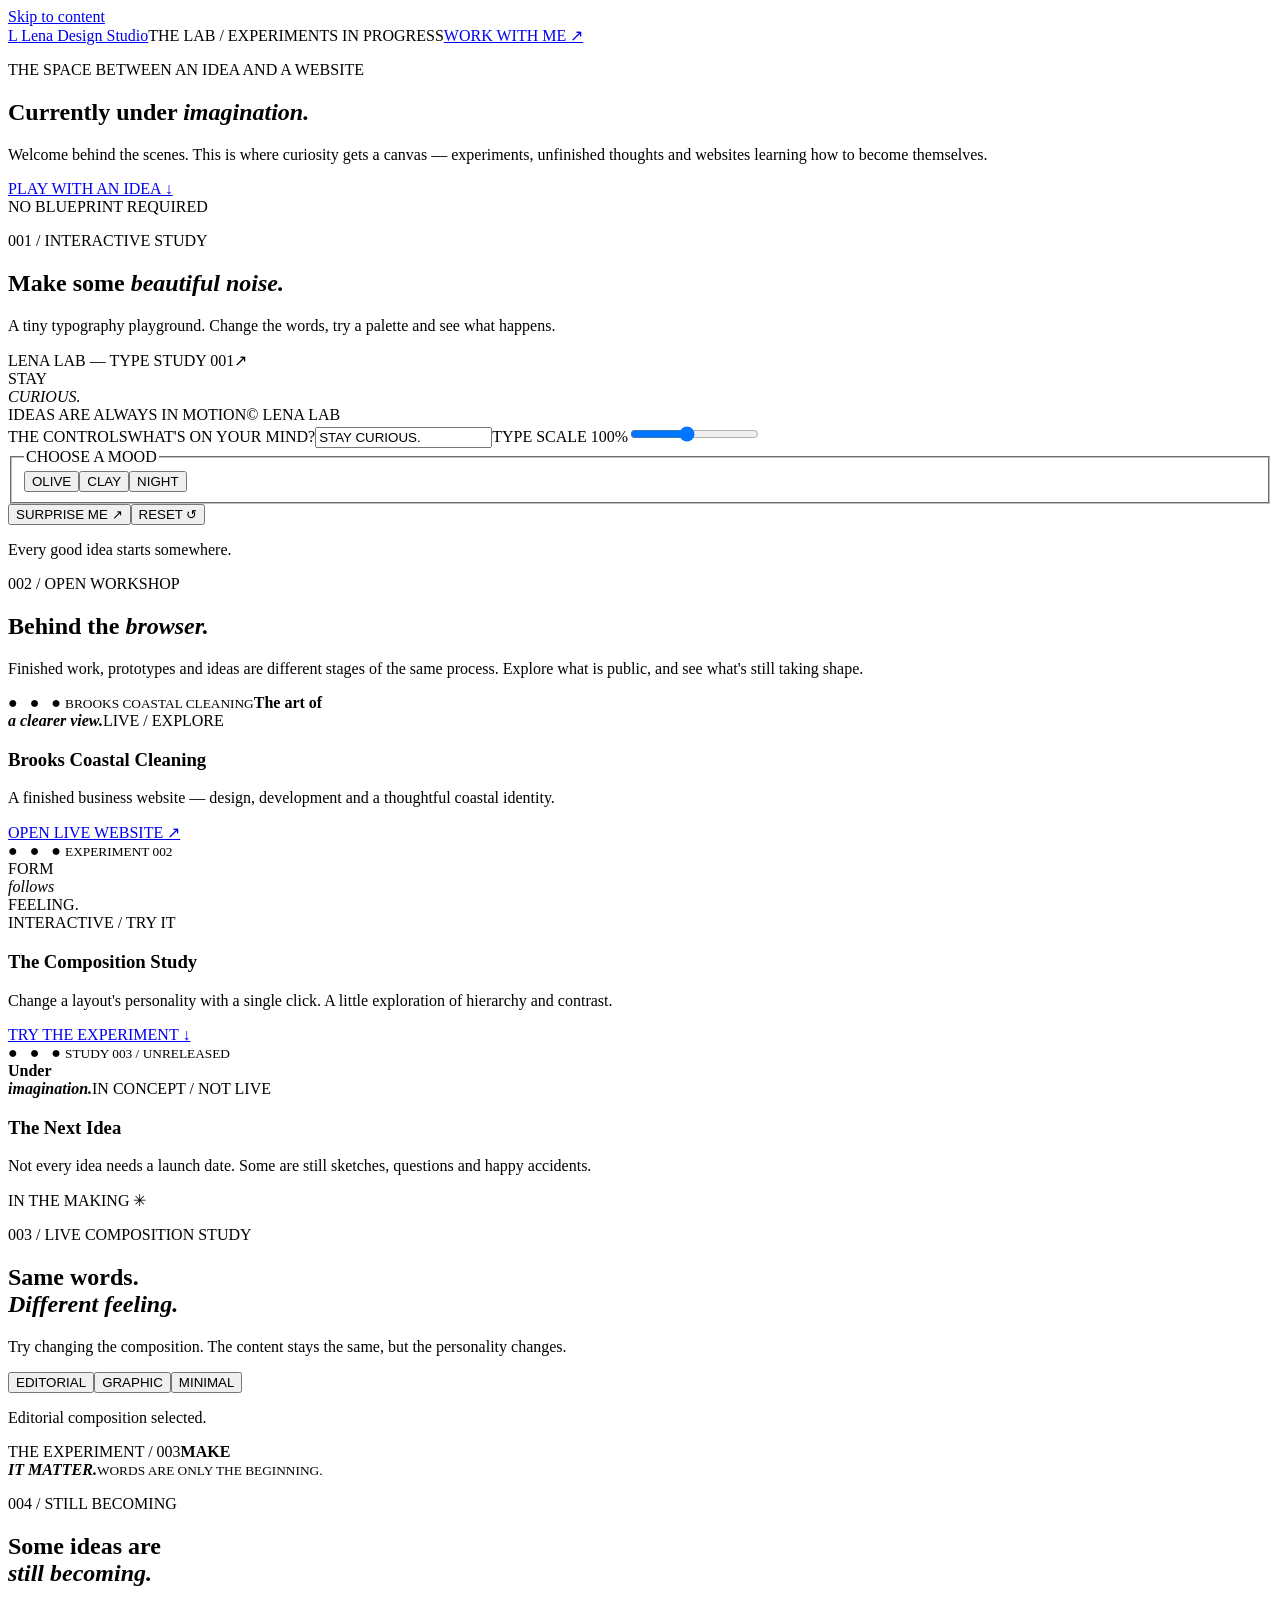
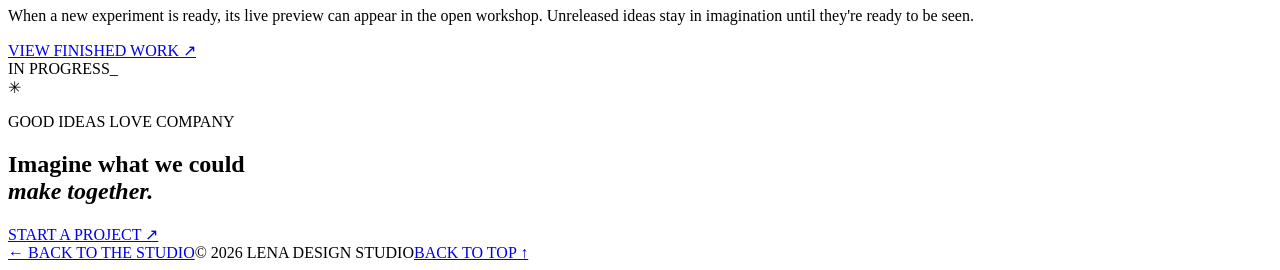
==== lab/index.html @ 6c7b69bd "Rename index.html to lab/index.html" ====
<!doctype html>
<html lang="en">
<head>
<meta charset="utf-8"><meta name="viewport" content="width=device-width,initial-scale=1"><meta name="theme-color" content="#414936">
<meta name="description" content="Lena Lab — creative experiments, works in progress and ideas under imagination.">
<title>Lena Lab — Currently under imagination.</title>
<link rel="preconnect" href="https://fonts.googleapis.com"><link rel="preconnect" href="https://fonts.gstatic.com" crossorigin>
<link href="https://fonts.googleapis.com/css2?family=DM+Sans:wght@400;500;600;700&family=Instrument+Serif:ital@0;1&display=swap" rel="stylesheet">
<link rel="stylesheet" href="lab.css"><script src="lab.js" defer></script>
</head>
<body>
<a class="skip-link" href="#main">Skip to content</a>
<header class="lab-header"><a class="back" href="../"><span class="monogram">L</span> <span>Lena Design Studio</span></a><span class="issue">THE LAB / EXPERIMENTS IN PROGRESS</span><a href="../#contact" class="hire">WORK WITH ME ↗</a></header>
<main id="main">
<section class="lab-hero"><div class="lab-hero-copy"><p class="eyebrow">THE SPACE BETWEEN AN IDEA AND A WEBSITE</p><h1>Currently under <em>imagination.</em></h1><p>Welcome behind the scenes. This is where curiosity gets a canvas — experiments, unfinished thoughts and websites learning how to become themselves.</p><a class="line-button" href="#playground">PLAY WITH AN IDEA ↓</a></div><div class="construct" aria-hidden="true"><div class="construct-base"></div><div class="construct-ring"></div><div class="construct-stripe"></div><div class="construct-quarter"></div><div class="construct-dot"></div><div class="construct-caption">NO BLUEPRINT REQUIRED</div></div></section>
<section class="experiments" id="playground"><div class="section-header"><p class="eyebrow">001 / INTERACTIVE STUDY</p><h2>Make some <em>beautiful noise.</em></h2><p>A tiny typography playground. Change the words, try a palette and see what happens.</p></div>
<div class="playground"><div class="poster-wrap"><div class="poster" id="poster" data-palette="olive"><div class="poster-top"><span>LENA LAB — TYPE STUDY 001</span><span>↗</span></div><div class="poster-circle"></div><div class="poster-word" id="posterWords">STAY<br><i>CURIOUS.</i></div><div class="poster-bottom"><span>IDEAS ARE ALWAYS IN MOTION</span><span>© LENA LAB</span></div></div></div><div class="controls"><span class="eyebrow">THE CONTROLS</span><label for="phrase">WHAT'S ON YOUR MIND?</label><input id="phrase" maxlength="42" value="STAY CURIOUS." placeholder="A little thought..."><label for="typeSize">TYPE SCALE <span id="sizeValue">100%</span></label><input id="typeSize" type="range" min="70" max="140" value="100" step="5"><fieldset><legend>CHOOSE A MOOD</legend><div class="palettes"><button type="button" class="palette is-selected" data-palette="olive" aria-pressed="true">OLIVE</button><button type="button" class="palette" data-palette="clay" aria-pressed="false">CLAY</button><button type="button" class="palette" data-palette="night" aria-pressed="false">NIGHT</button></div></fieldset><div class="controls-buttons"><button id="surprise" type="button">SURPRISE ME ↗</button><button id="reset" type="button">RESET ↺</button></div><p id="status" aria-live="polite" class="status">Every good idea starts somewhere.</p></div></div></section>
<section class="lab-gallery" id="workshop" aria-labelledby="workshop-heading"><div class="lab-gallery-top"><div><p class="eyebrow">002 / OPEN WORKSHOP</p><h2 id="workshop-heading">Behind the <em>browser.</em></h2></div><p>Finished work, prototypes and ideas are different stages of the same process. Explore what is public, and see what's still taking shape.</p></div><div class="lab-status-grid"><article class="lab-status-card"><div class="lab-status-visual live-card"><span class="lab-browser">● &nbsp; ● &nbsp; ● <small>BROOKS COASTAL CLEANING</small></span><strong>The art of<br><i>a clearer view.</i></strong><span class="lab-status-badge">LIVE / EXPLORE</span></div><h3>Brooks Coastal Cleaning</h3><p>A finished business website — design, development and a thoughtful coastal identity.</p><a href="https://www.brookscoastalcleaning.co.uk" target="_blank" rel="noopener noreferrer">OPEN LIVE WEBSITE ↗</a></article><article class="lab-status-card"><div class="lab-status-visual prototype-card"><span class="lab-browser">● &nbsp; ● &nbsp; ● <small>EXPERIMENT 002</small></span><div class="prototype-type">FORM<br><i>follows</i><br>FEELING.</div><span class="lab-status-badge">INTERACTIVE / TRY IT</span></div><h3>The Composition Study</h3><p>Change a layout's personality with a single click. A little exploration of hierarchy and contrast.</p><a href="#composition">TRY THE EXPERIMENT ↓</a></article><article class="lab-status-card"><div class="lab-status-visual imagination-card"><span class="lab-browser">● &nbsp; ● &nbsp; ● <small>STUDY 003 / UNRELEASED</small></span><div class="imagination-circle"></div><strong>Under<br><i>imagination.</i></strong><span class="lab-status-badge">IN CONCEPT / NOT LIVE</span></div><h3>The Next Idea</h3><p>Not every idea needs a launch date. Some are still sketches, questions and happy accidents.</p><span class="no-link">IN THE MAKING ✳</span></article></div></section>
<section class="composition-section" id="composition" aria-labelledby="composition-heading"><div class="composition-info"><p class="eyebrow">003 / LIVE COMPOSITION STUDY</p><h2 id="composition-heading">Same words.<br><em>Different feeling.</em></h2><p>Try changing the composition. The content stays the same, but the personality changes.</p><div class="composition-options" role="group" aria-label="Select composition"><button type="button" class="is-active" data-layout="editorial" aria-pressed="true">EDITORIAL</button><button type="button" data-layout="graphic" aria-pressed="false">GRAPHIC</button><button type="button" data-layout="minimal" aria-pressed="false">MINIMAL</button></div><p id="composition-status" class="composition-status" aria-live="polite">Editorial composition selected.</p></div><div class="composition-preview" id="composition-preview" data-layout="editorial"><span>THE EXPERIMENT / 003</span><strong>MAKE<br><i>IT MATTER.</i></strong><small>WORDS ARE ONLY THE BEGINNING.</small><div class="composition-shape"></div></div></section>
<section class="build-section"><div class="build-copy"><p class="eyebrow">004 / STILL BECOMING</p><h2>Some ideas are<br><em>still becoming.</em></h2><p>When a new experiment is ready, its live preview can appear in the open workshop. Unreleased ideas stay in imagination until they're ready to be seen.</p><a href="../#work" class="line-button">VIEW FINISHED WORK ↗</a></div><div class="build-art" aria-hidden="true"><div class="build-window"><span class="window-top"><i></i><i></i><i></i></span><span class="window-title">IN PROGRESS_</span><span class="window-bar"></span><span class="window-bar short"></span><span class="window-square"></span></div><span class="build-star">✳</span></div></section>
<section class="lab-contact"><p class="eyebrow">GOOD IDEAS LOVE COMPANY</p><h2>Imagine what we could<br><em>make together.</em></h2><a href="../#contact">START A PROJECT ↗</a></section>
</main><footer><a href="../">← BACK TO THE STUDIO</a><span>© <span id="year">2026</span> LENA DESIGN STUDIO</span><a href="#main">BACK TO TOP ↑</a></footer>
</body></html>
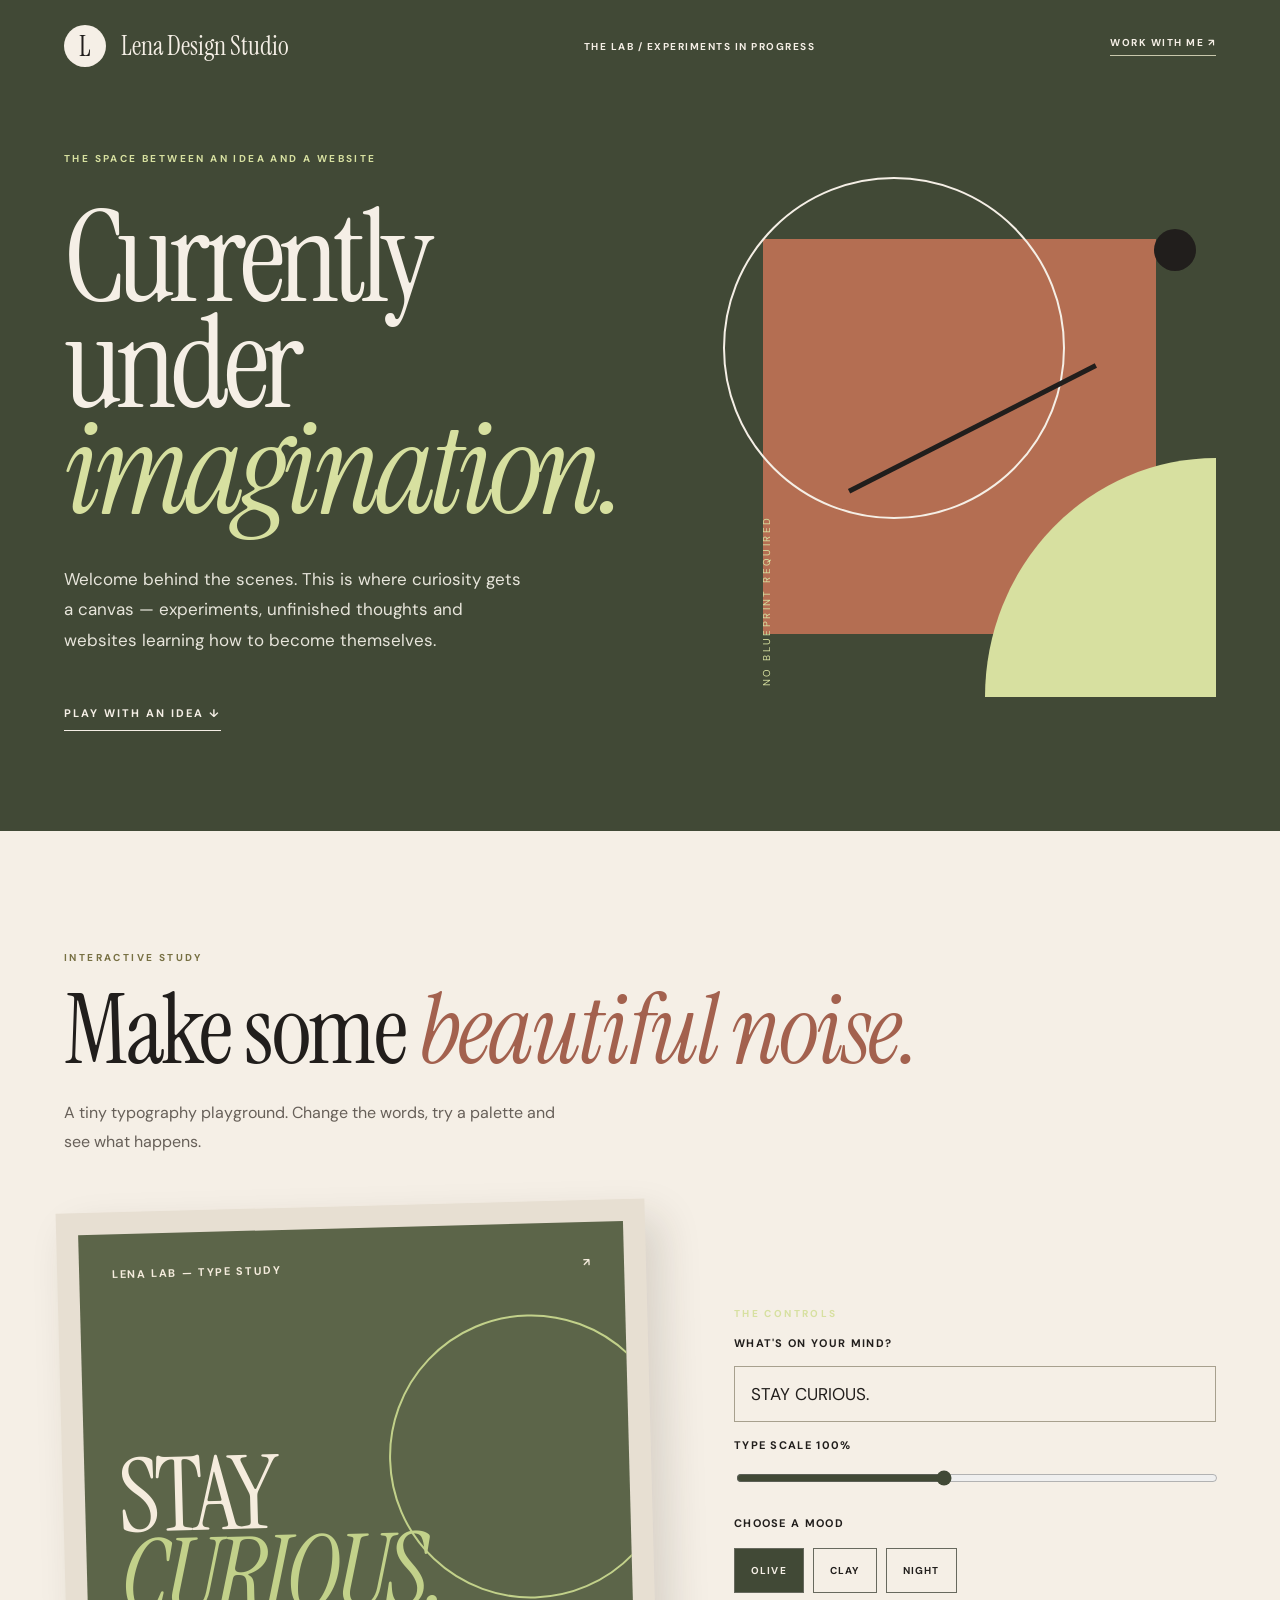
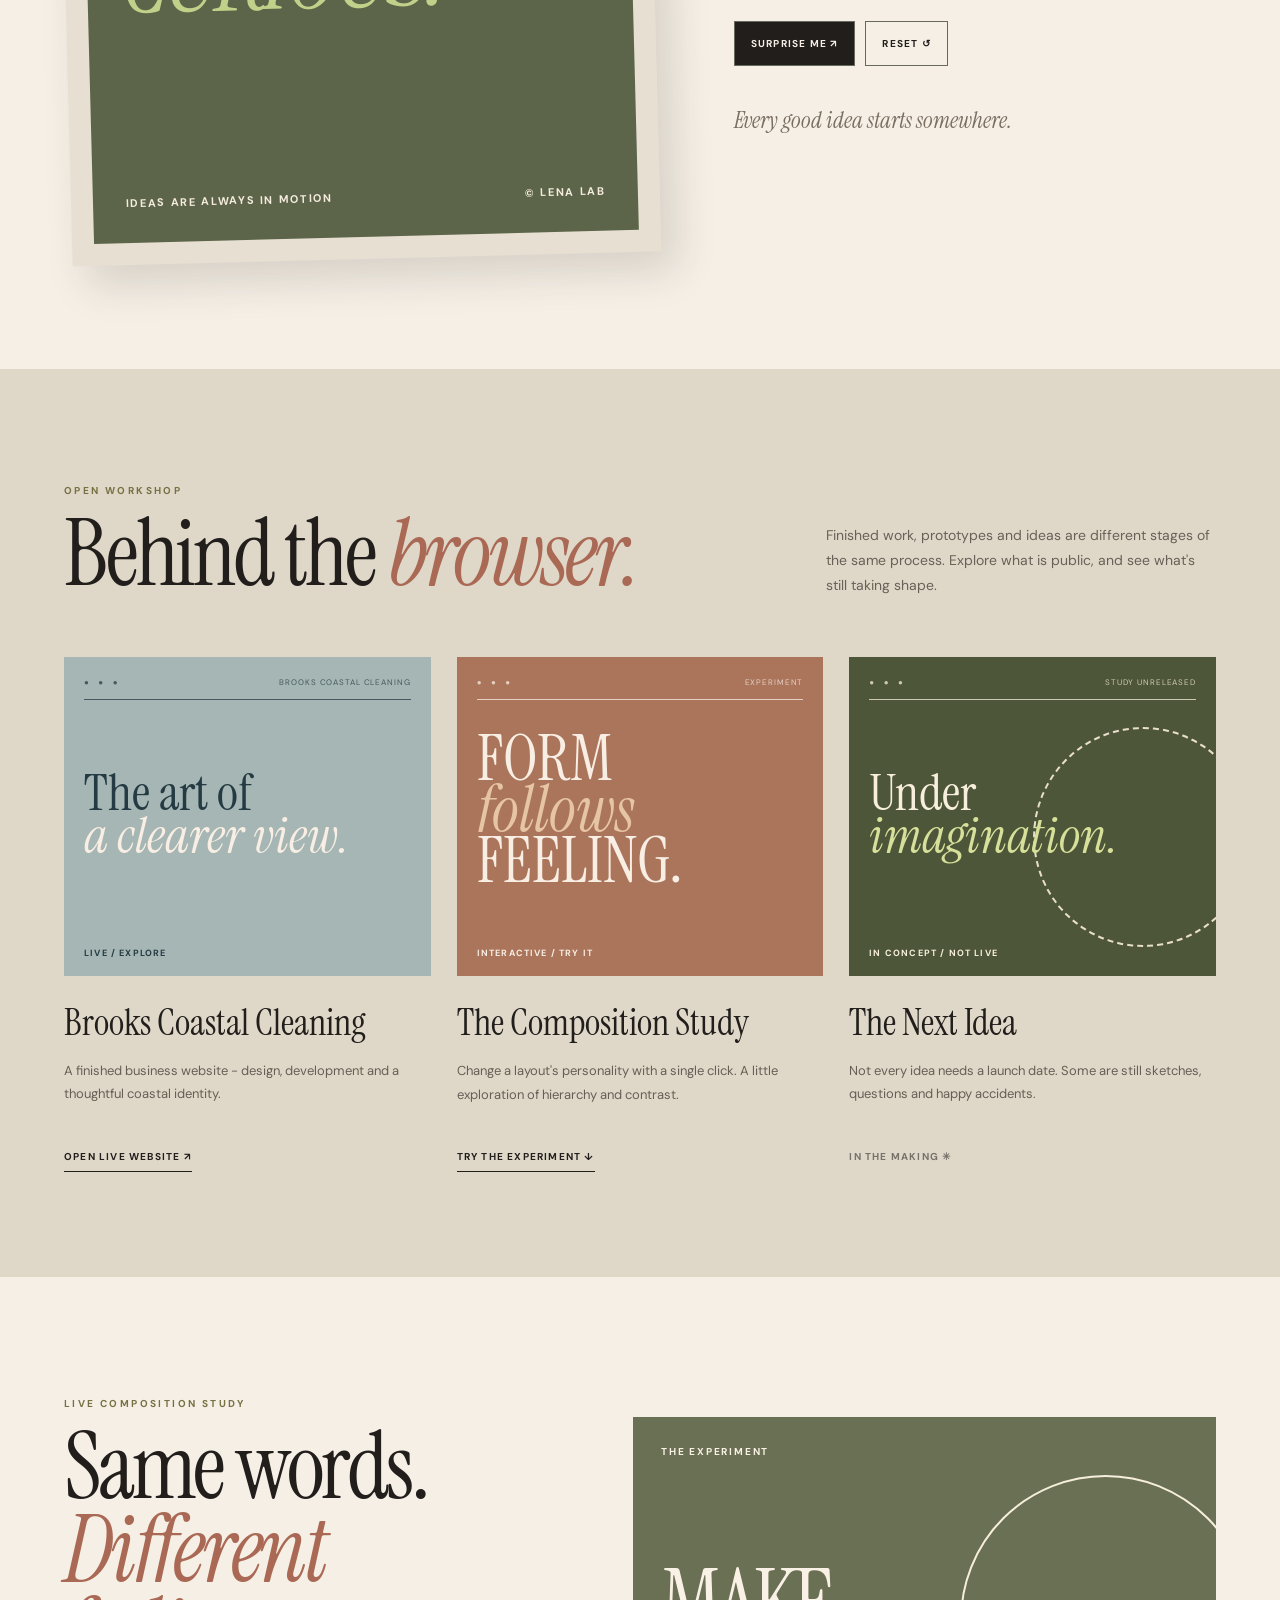
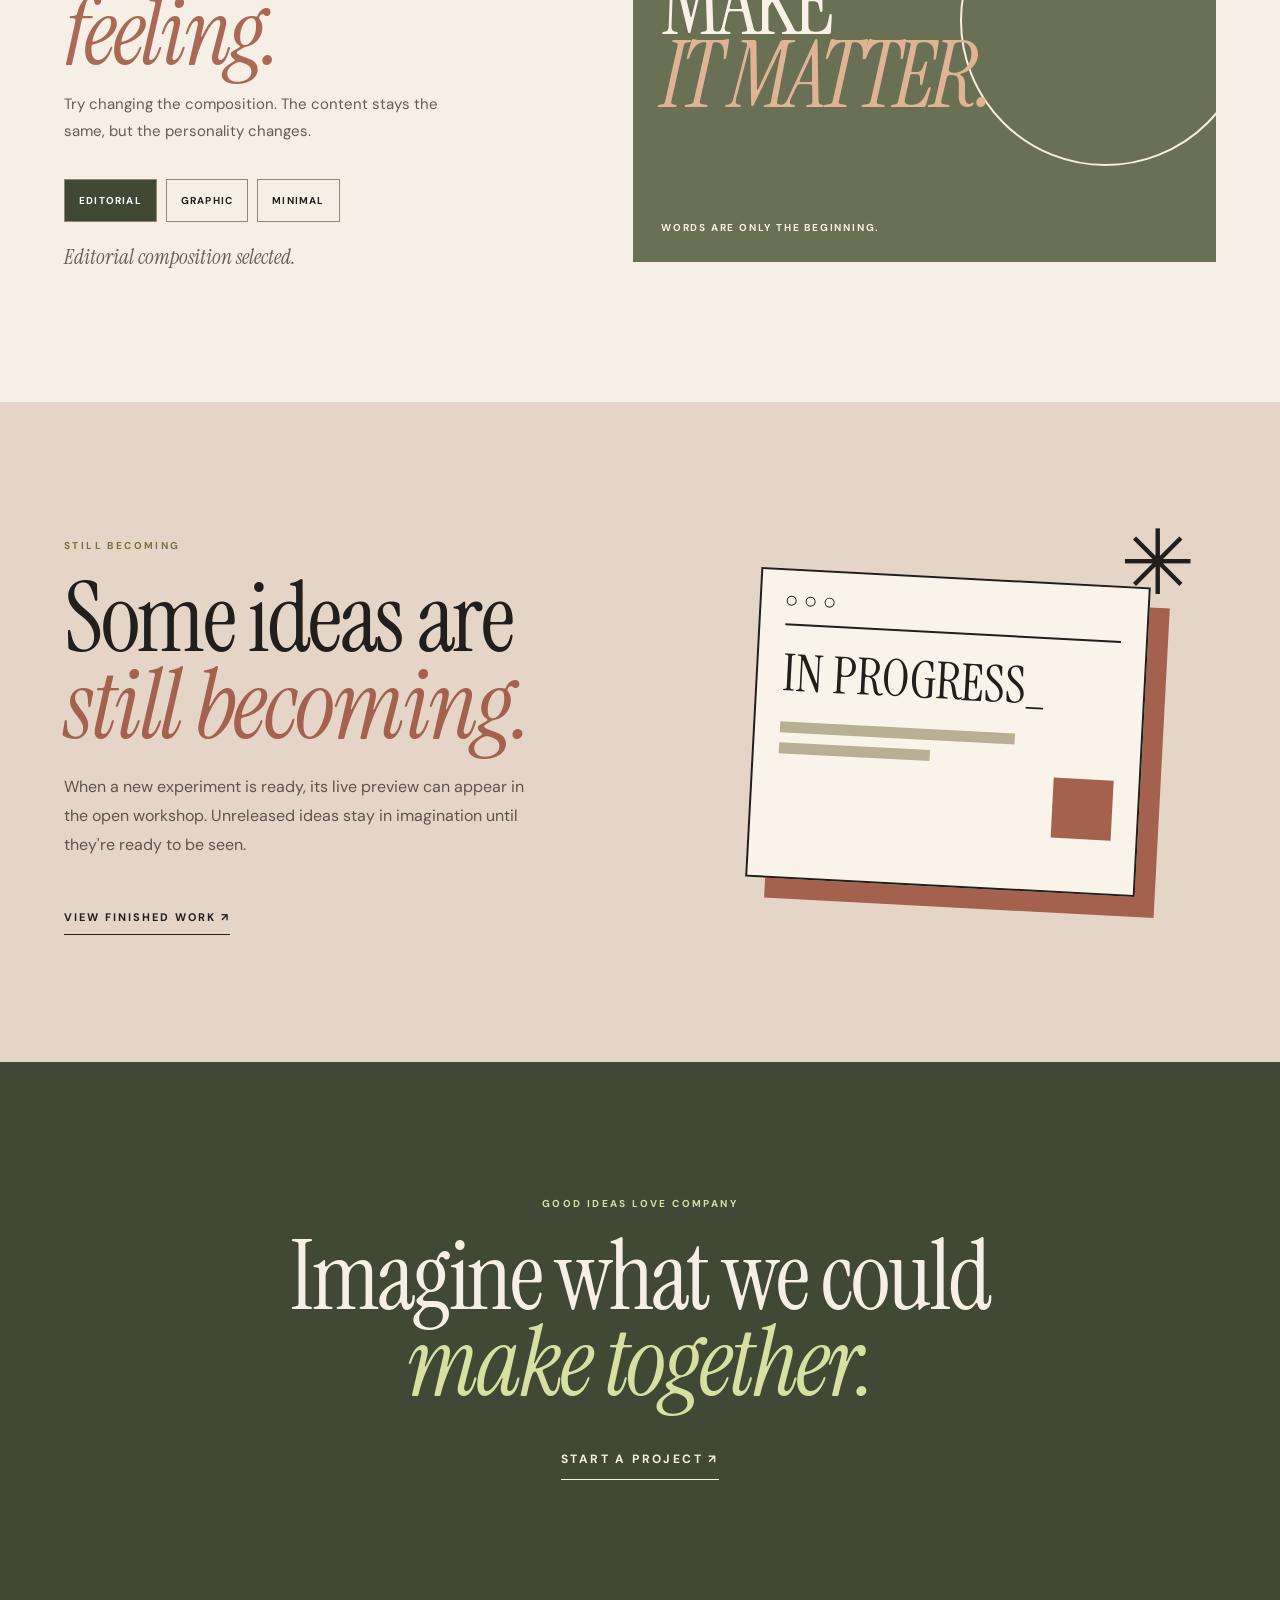
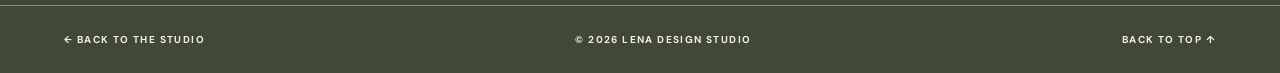
==== commit 5367d9fc: "Refactor index.html structure and content" ====
--- a/lab/index.html
+++ b/lab/index.html
@@ -13,11 +13,11 @@
 <header class="lab-header"><a class="back" href="../"><span class="monogram">L</span> <span>Lena Design Studio</span></a><span class="issue">THE LAB / EXPERIMENTS IN PROGRESS</span><a href="../#contact" class="hire">WORK WITH ME ↗</a></header>
 <main id="main">
 <section class="lab-hero"><div class="lab-hero-copy"><p class="eyebrow">THE SPACE BETWEEN AN IDEA AND A WEBSITE</p><h1>Currently under <em>imagination.</em></h1><p>Welcome behind the scenes. This is where curiosity gets a canvas — experiments, unfinished thoughts and websites learning how to become themselves.</p><a class="line-button" href="#playground">PLAY WITH AN IDEA ↓</a></div><div class="construct" aria-hidden="true"><div class="construct-base"></div><div class="construct-ring"></div><div class="construct-stripe"></div><div class="construct-quarter"></div><div class="construct-dot"></div><div class="construct-caption">NO BLUEPRINT REQUIRED</div></div></section>
-<section class="experiments" id="playground"><div class="section-header"><p class="eyebrow">001 / INTERACTIVE STUDY</p><h2>Make some <em>beautiful noise.</em></h2><p>A tiny typography playground. Change the words, try a palette and see what happens.</p></div>
-<div class="playground"><div class="poster-wrap"><div class="poster" id="poster" data-palette="olive"><div class="poster-top"><span>LENA LAB — TYPE STUDY 001</span><span>↗</span></div><div class="poster-circle"></div><div class="poster-word" id="posterWords">STAY<br><i>CURIOUS.</i></div><div class="poster-bottom"><span>IDEAS ARE ALWAYS IN MOTION</span><span>© LENA LAB</span></div></div></div><div class="controls"><span class="eyebrow">THE CONTROLS</span><label for="phrase">WHAT'S ON YOUR MIND?</label><input id="phrase" maxlength="42" value="STAY CURIOUS." placeholder="A little thought..."><label for="typeSize">TYPE SCALE <span id="sizeValue">100%</span></label><input id="typeSize" type="range" min="70" max="140" value="100" step="5"><fieldset><legend>CHOOSE A MOOD</legend><div class="palettes"><button type="button" class="palette is-selected" data-palette="olive" aria-pressed="true">OLIVE</button><button type="button" class="palette" data-palette="clay" aria-pressed="false">CLAY</button><button type="button" class="palette" data-palette="night" aria-pressed="false">NIGHT</button></div></fieldset><div class="controls-buttons"><button id="surprise" type="button">SURPRISE ME ↗</button><button id="reset" type="button">RESET ↺</button></div><p id="status" aria-live="polite" class="status">Every good idea starts somewhere.</p></div></div></section>
-<section class="lab-gallery" id="workshop" aria-labelledby="workshop-heading"><div class="lab-gallery-top"><div><p class="eyebrow">002 / OPEN WORKSHOP</p><h2 id="workshop-heading">Behind the <em>browser.</em></h2></div><p>Finished work, prototypes and ideas are different stages of the same process. Explore what is public, and see what's still taking shape.</p></div><div class="lab-status-grid"><article class="lab-status-card"><div class="lab-status-visual live-card"><span class="lab-browser">● &nbsp; ● &nbsp; ● <small>BROOKS COASTAL CLEANING</small></span><strong>The art of<br><i>a clearer view.</i></strong><span class="lab-status-badge">LIVE / EXPLORE</span></div><h3>Brooks Coastal Cleaning</h3><p>A finished business website — design, development and a thoughtful coastal identity.</p><a href="https://www.brookscoastalcleaning.co.uk" target="_blank" rel="noopener noreferrer">OPEN LIVE WEBSITE ↗</a></article><article class="lab-status-card"><div class="lab-status-visual prototype-card"><span class="lab-browser">● &nbsp; ● &nbsp; ● <small>EXPERIMENT 002</small></span><div class="prototype-type">FORM<br><i>follows</i><br>FEELING.</div><span class="lab-status-badge">INTERACTIVE / TRY IT</span></div><h3>The Composition Study</h3><p>Change a layout's personality with a single click. A little exploration of hierarchy and contrast.</p><a href="#composition">TRY THE EXPERIMENT ↓</a></article><article class="lab-status-card"><div class="lab-status-visual imagination-card"><span class="lab-browser">● &nbsp; ● &nbsp; ● <small>STUDY 003 / UNRELEASED</small></span><div class="imagination-circle"></div><strong>Under<br><i>imagination.</i></strong><span class="lab-status-badge">IN CONCEPT / NOT LIVE</span></div><h3>The Next Idea</h3><p>Not every idea needs a launch date. Some are still sketches, questions and happy accidents.</p><span class="no-link">IN THE MAKING ✳</span></article></div></section>
-<section class="composition-section" id="composition" aria-labelledby="composition-heading"><div class="composition-info"><p class="eyebrow">003 / LIVE COMPOSITION STUDY</p><h2 id="composition-heading">Same words.<br><em>Different feeling.</em></h2><p>Try changing the composition. The content stays the same, but the personality changes.</p><div class="composition-options" role="group" aria-label="Select composition"><button type="button" class="is-active" data-layout="editorial" aria-pressed="true">EDITORIAL</button><button type="button" data-layout="graphic" aria-pressed="false">GRAPHIC</button><button type="button" data-layout="minimal" aria-pressed="false">MINIMAL</button></div><p id="composition-status" class="composition-status" aria-live="polite">Editorial composition selected.</p></div><div class="composition-preview" id="composition-preview" data-layout="editorial"><span>THE EXPERIMENT / 003</span><strong>MAKE<br><i>IT MATTER.</i></strong><small>WORDS ARE ONLY THE BEGINNING.</small><div class="composition-shape"></div></div></section>
-<section class="build-section"><div class="build-copy"><p class="eyebrow">004 / STILL BECOMING</p><h2>Some ideas are<br><em>still becoming.</em></h2><p>When a new experiment is ready, its live preview can appear in the open workshop. Unreleased ideas stay in imagination until they're ready to be seen.</p><a href="../#work" class="line-button">VIEW FINISHED WORK ↗</a></div><div class="build-art" aria-hidden="true"><div class="build-window"><span class="window-top"><i></i><i></i><i></i></span><span class="window-title">IN PROGRESS_</span><span class="window-bar"></span><span class="window-bar short"></span><span class="window-square"></span></div><span class="build-star">✳</span></div></section>
+<section class="experiments" id="playground"><div class="section-header"><p class="eyebrow">INTERACTIVE STUDY</p><h2>Make some <em>beautiful noise.</em></h2><p>A tiny typography playground. Change the words, try a palette and see what happens.</p></div>
+<div class="playground"><div class="poster-wrap"><div class="poster" id="poster" data-palette="olive"><div class="poster-top"><span>LENA LAB — TYPE STUDY</span><span>↗</span></div><div class="poster-circle"></div><div class="poster-word" id="posterWords">STAY<br><i>CURIOUS.</i></div><div class="poster-bottom"><span>IDEAS ARE ALWAYS IN MOTION</span><span>© LENA LAB</span></div></div></div><div class="controls"><span class="eyebrow">THE CONTROLS</span><label for="phrase">WHAT'S ON YOUR MIND?</label><input id="phrase" maxlength="42" value="STAY CURIOUS." placeholder="A little thought..."><label for="typeSize">TYPE SCALE <span id="sizeValue">100%</span></label><input id="typeSize" type="range" min="70" max="140" value="100" step="5"><fieldset><legend>CHOOSE A MOOD</legend><div class="palettes"><button type="button" class="palette is-selected" data-palette="olive" aria-pressed="true">OLIVE</button><button type="button" class="palette" data-palette="clay" aria-pressed="false">CLAY</button><button type="button" class="palette" data-palette="night" aria-pressed="false">NIGHT</button></div></fieldset><div class="controls-buttons"><button id="surprise" type="button">SURPRISE ME ↗</button><button id="reset" type="button">RESET ↺</button></div><p id="status" aria-live="polite" class="status">Every good idea starts somewhere.</p></div></div></section>
+<section class="lab-gallery" id="workshop" aria-labelledby="workshop-heading"><div class="lab-gallery-top"><div><p class="eyebrow">OPEN WORKSHOP</p><h2 id="workshop-heading">Behind the <em>browser.</em></h2></div><p>Finished work, prototypes and ideas are different stages of the same process. Explore what is public, and see what's still taking shape.</p></div><div class="lab-status-grid"><article class="lab-status-card"><div class="lab-status-visual live-card"><span class="lab-browser">● &nbsp; ● &nbsp; ● <small>BROOKS COASTAL CLEANING</small></span><strong>The art of<br><i>a clearer view.</i></strong><span class="lab-status-badge">LIVE / EXPLORE</span></div><h3>Brooks Coastal Cleaning</h3><p>A finished business website - design, development and a thoughtful coastal identity.</p><a href="https://www.brookscoastalcleaning.co.uk" target="_blank" rel="noopener noreferrer">OPEN LIVE WEBSITE ↗</a></article><article class="lab-status-card"><div class="lab-status-visual prototype-card"><span class="lab-browser">● &nbsp; ● &nbsp; ● <small>EXPERIMENT</small></span><div class="prototype-type">FORM<br><i>follows</i><br>FEELING.</div><span class="lab-status-badge">INTERACTIVE / TRY IT</span></div><h3>The Composition Study</h3><p>Change a layout's personality with a single click. A little exploration of hierarchy and contrast.</p><a href="#composition">TRY THE EXPERIMENT ↓</a></article><article class="lab-status-card"><div class="lab-status-visual imagination-card"><span class="lab-browser">● &nbsp; ● &nbsp; ● <small>STUDY UNRELEASED</small></span><div class="imagination-circle"></div><strong>Under<br><i>imagination.</i></strong><span class="lab-status-badge">IN CONCEPT / NOT LIVE</span></div><h3>The Next Idea</h3><p>Not every idea needs a launch date. Some are still sketches, questions and happy accidents.</p><span class="no-link">IN THE MAKING ✳</span></article></div></section>
+<section class="composition-section" id="composition" aria-labelledby="composition-heading"><div class="composition-info"><p class="eyebrow">LIVE COMPOSITION STUDY</p><h2 id="composition-heading">Same words.<br><em>Different feeling.</em></h2><p>Try changing the composition. The content stays the same, but the personality changes.</p><div class="composition-options" role="group" aria-label="Select composition"><button type="button" class="is-active" data-layout="editorial" aria-pressed="true">EDITORIAL</button><button type="button" data-layout="graphic" aria-pressed="false">GRAPHIC</button><button type="button" data-layout="minimal" aria-pressed="false">MINIMAL</button></div><p id="composition-status" class="composition-status" aria-live="polite">Editorial composition selected.</p></div><div class="composition-preview" id="composition-preview" data-layout="editorial"><span>THE EXPERIMENT</span><strong>MAKE<br><i>IT MATTER.</i></strong><small>WORDS ARE ONLY THE BEGINNING.</small><div class="composition-shape"></div></div></section>
+<section class="build-section"><div class="build-copy"><p class="eyebrow">STILL BECOMING</p><h2>Some ideas are<br><em>still becoming.</em></h2><p>When a new experiment is ready, its live preview can appear in the open workshop. Unreleased ideas stay in imagination until they're ready to be seen.</p><a href="../#work" class="line-button">VIEW FINISHED WORK ↗</a></div><div class="build-art" aria-hidden="true"><div class="build-window"><span class="window-top"><i></i><i></i><i></i></span><span class="window-title">IN PROGRESS_</span><span class="window-bar"></span><span class="window-bar short"></span><span class="window-square"></span></div><span class="build-star">✳</span></div></section>
 <section class="lab-contact"><p class="eyebrow">GOOD IDEAS LOVE COMPANY</p><h2>Imagine what we could<br><em>make together.</em></h2><a href="../#contact">START A PROJECT ↗</a></section>
 </main><footer><a href="../">← BACK TO THE STUDIO</a><span>© <span id="year">2026</span> LENA DESIGN STUDIO</span><a href="#main">BACK TO TOP ↑</a></footer>
 </body></html>
--- a/lab/lab.css
+++ b/lab/lab.css
@@ -0,0 +1,6 @@
+:root{--bg:#414936;--cream:#f5efe6;--ink:#211e1c;--lime:#d7e0a0;--clay:#b7745a;--serif:'Instrument Serif',Georgia,serif;--sans:'DM Sans',Arial,sans-serif}*{box-sizing:border-box}html{scroll-behavior:smooth}body{margin:0;background:var(--bg);color:var(--cream);font-family:var(--sans);-webkit-font-smoothing:antialiased}a{color:inherit;text-decoration:none}button,input{font:inherit}button{cursor:pointer}a:focus-visible,button:focus-visible,input:focus-visible{outline:2px solid var(--lime);outline-offset:4px}.skip-link{position:absolute;transform:translateY(-200%);background:white;color:black;padding:12px}.skip-link:focus{transform:translateY(0)}.eyebrow{font-size:10px;letter-spacing:.24em;font-weight:700;color:var(--lime)}.lab-header{max-width:1510px;width:90%;margin:auto;display:flex;justify-content:space-between;align-items:center;min-height:92px;gap:15px}.back{font:26px var(--serif);display:flex;align-items:center;gap:15px}.monogram{width:42px;height:42px;border-radius:50%;background:var(--cream);color:var(--ink);display:grid;place-items:center;font:28px var(--serif)}.issue,.hire{font-size:10px;letter-spacing:.15em;font-weight:700}.hire{border-bottom:1px solid #c8c7ac;padding-bottom:6px}.lab-hero{max-width:1510px;width:90%;margin:auto;display:grid;grid-template-columns:1fr 0.85fr;min-height:690px;align-items:center;gap:5%;padding-block:50px 100px}.lab-hero h1{font:normal clamp(88px,10vw,166px)/.83 var(--serif);letter-spacing:-.045em;margin:40px 0;max-width:950px}.lab-hero h1 em{color:var(--lime)}.lab-hero-copy>p:not(.eyebrow){max-width:470px;font-size:17px;line-height:1.8;color:#e7e5db}.line-button{display:inline-flex;border-bottom:1px solid currentColor;padding:14px 0 10px;letter-spacing:.18em;font-weight:700;font-size:11px;margin-top:20px}.construct{height:520px;position:relative}.construct-base{position:absolute;inset:12% 12% 12% 10%;background:#b46e52}.construct-ring{position:absolute;width:68%;aspect-ratio:1;border:2px solid var(--cream);border-radius:50%;left:2%;top:0}.construct-stripe{position:absolute;width:55%;height:5px;left:24%;top:48%;background:var(--ink);transform:rotate(-27deg)}.construct-quarter{position:absolute;width:46%;height:46%;background:var(--lime);border-radius:100% 0 0 0;right:0;bottom:0}.construct-dot{position:absolute;width:42px;height:42px;border-radius:50%;background:var(--ink);right:4%;top:10%}.construct-caption{position:absolute;left:12%;bottom:2%;font-size:10px;letter-spacing:.24em;color:var(--lime);transform:rotate(-90deg);transform-origin:left bottom}.experiments{background:var(--cream);color:var(--ink);padding:110px 5%}.section-header{max-width:1510px;margin:0 auto 50px}.section-header .eyebrow,.build-section .eyebrow{color:#777043}.section-header h2,.build-section h2,.lab-contact h2{font:normal clamp(65px,7.5vw,123px)/.9 var(--serif);letter-spacing:-.025em;margin:24px 0}.section-header h2 em{color:#a3614e}.section-header>p:not(.eyebrow){color:#676059;max-width:500px;line-height:1.8}.playground{max-width:1510px;margin:auto;display:grid;grid-template-columns:1.1fr .9fr;gap:7%;align-items:center}.poster-wrap{padding:22px;background:#e7dfd2;transform:rotate(-1.5deg);box-shadow:15px 19px 40px #2c251b26}.poster{--poster-bg:#5c6549;--poster-text:#f5ecdd;--poster-accent:#c2d18a;position:relative;aspect-ratio:3/3.35;overflow:hidden;background:var(--poster-bg);color:var(--poster-text);display:flex;flex-direction:column;justify-content:space-between;padding:6%;transition:background .3s,color .3s}.poster[data-palette=clay]{--poster-bg:#b46f58;--poster-text:#f9f0e8;--poster-accent:#5c4338}.poster[data-palette=night]{--poster-bg:#212a35;--poster-text:#f6efe5;--poster-accent:#e7c585}.poster-top,.poster-bottom{display:flex;justify-content:space-between;gap:10px;font-size:clamp(8px,1vw,11px);letter-spacing:.15em;font-weight:700;z-index:1}.poster-word{position:relative;z-index:1;font:normal clamp(68px,8vw,140px)/.8 var(--serif);letter-spacing:-.04em;overflow-wrap:anywhere;transform:scale(var(--typeScale,1));transform-origin:left center}.poster-word i{color:var(--poster-accent);font-weight:normal}.poster-circle{position:absolute;right:-8%;top:15%;width:52%;aspect-ratio:1;border:2px solid var(--poster-accent);border-radius:50%}.controls{padding:20px 0;display:flex;flex-direction:column;align-items:stretch;gap:16px}.controls>label,.controls legend{font-size:11px;font-weight:700;letter-spacing:.12em}.controls input[type=text],.controls input:not([type]){padding:16px;border:1px solid #a7a08e;background:transparent;color:var(--ink);font-size:17px;width:100%}.controls input[type=range]{accent-color:var(--bg);width:100%}.controls fieldset{border:0;padding:0;margin:12px 0}.controls legend{padding:0;margin-bottom:18px}.palettes{display:flex;gap:9px;flex-wrap:wrap}.palette,.controls-buttons button{border:1px solid #67695e;color:var(--ink);background:transparent;padding:15px 16px;font-size:10px;font-weight:700;letter-spacing:.12em}.palette.is-selected{background:var(--bg);color:var(--cream)}.controls-buttons{display:flex;gap:10px;flex-wrap:wrap}.controls-buttons button:first-child{background:var(--ink);color:var(--cream)}.status{font:italic 23px var(--serif);color:#796d60}.build-section{display:grid;grid-template-columns:1fr 1fr;gap:7%;align-items:center;padding:120px max(5%,calc((100vw - 1510px)/2));background:#e5d5c7;color:var(--ink)}.build-section h2 em{color:#a3614e}.build-copy>p:not(.eyebrow){max-width:460px;line-height:1.8;color:#5f544b}.build-art{height:420px;position:relative;display:grid;place-items:center}.build-window{background:#f9f3e9;border:2px solid var(--ink);height:310px;width:min(390px,90%);padding:25px;box-shadow:20px 20px 0 #a3614e;transform:rotate(3deg)}.window-top{display:flex;gap:9px;padding-bottom:18px;border-bottom:2px solid var(--ink)}.window-top i{border:1px solid var(--ink);width:10px;height:10px;border-radius:50%}.window-title{display:block;font:51px var(--serif);margin:15px 0}.window-bar{display:block;width:70%;height:11px;background:#b9b093;margin-bottom:10px}.window-bar.short{width:45%}.window-square{display:block;width:60px;height:60px;background:#a3614e;float:right}.build-star{position:absolute;top:-4%;right:4%;font-size:90px}.lab-contact{padding:125px 5%;text-align:center}.lab-contact h2 em{color:var(--lime)}.lab-contact>a{display:inline-block;margin-top:20px;border-bottom:1px solid #f5efe6;padding-bottom:12px;font-size:12px;font-weight:700;letter-spacing:.2em}footer{border-top:1px solid #879078;padding:27px 5%;display:flex;justify-content:space-between;gap:20px;flex-wrap:wrap;font-size:10px;letter-spacing:.14em;font-weight:700}@media(max-width:850px){.issue{display:none}.lab-hero{min-height:auto;grid-template-columns:1fr;padding-top:75px}.lab-hero h1{font-size:clamp(80px,13vw,125px)}.construct{height:360px;width:min(520px,100%);margin:auto}.playground{grid-template-columns:1fr;gap:55px}.poster-wrap{width:min(600px,100%);margin:auto}.poster-word{font-size:clamp(80px,14vw,140px)}.build-section{grid-template-columns:1fr;padding:90px 6%}.build-art{margin-top:50px}}@media(max-width:550px){.lab-header{width:89%}.back{font-size:22px}.hire{font-size:9px}.lab-hero{width:89%;padding-top:55px}.lab-hero h1{font-size:clamp(73px,15vw,100px)}.lab-hero-copy>p:not(.eyebrow){font-size:15px}.construct{height:290px}.experiments{padding:75px 6%}.section-header h2,.build-section h2,.lab-contact h2{font-size:65px}.poster-wrap{padding:10px}.poster{padding:6%}.poster-word{font-size:clamp(57px,13vw,88px)}.poster-top,.poster-bottom{font-size:7px}.build-art{height:330px}.build-window{height:270px}.build-star{font-size:65px}footer{flex-direction:column;gap:14px}}@media(prefers-reduced-motion:reduce){html{scroll-behavior:auto}*,*:before,*:after{transition-duration:.01ms!important;animation-duration:.01ms!important}}
+
+/* LAB — EXPANDED EXHIBITION */
+.lab-gallery{background:#dfd8c9;color:var(--ink);padding:105px max(5%,calc((100vw - 1510px)/2))}.lab-gallery-top{display:flex;justify-content:space-between;gap:30px;align-items:end;margin-bottom:45px}.lab-gallery .eyebrow{color:#777043}.lab-gallery h2,.composition-section h2{font:normal clamp(67px,7.2vw,115px)/.9 var(--serif);letter-spacing:-.035em;margin:16px 0}.lab-gallery h2 em,.composition-section h2 em{color:#aa6954}.lab-gallery-top>p{max-width:390px;line-height:1.8;font-size:14px;color:#6a6057}.lab-status-grid{display:grid;grid-template-columns:repeat(3,minmax(0,1fr));gap:26px}.lab-status-card{min-width:0}.lab-status-visual{aspect-ratio:1.15;position:relative;overflow:hidden;padding:20px}.lab-browser{display:block;font-size:8px;letter-spacing:.11em;border-bottom:1px solid currentColor;padding-bottom:12px;opacity:.75}.lab-browser small{font-size:8px;float:right}.live-card{background:#a6b6b4;color:#253b43}.live-card strong{font:normal clamp(40px,4vw,77px)/.83 var(--serif);display:block;margin-top:22%}.live-card strong i{color:#f8eee3}.prototype-card{background:#ab755c;color:#f8eee3}.prototype-type{font:normal clamp(42px,5vw,90px)/.8 var(--serif);margin-top:10%}.prototype-type i{color:#e6c5a4}.imagination-card{background:#4e5639;color:#f7efdc}.imagination-card strong{font:normal clamp(43px,4vw,75px)/.83 var(--serif);display:block;margin-top:22%;position:relative;z-index:1}.imagination-card strong i{color:#d6e09a}.imagination-circle{position:absolute;width:60%;aspect-ratio:1;border:2px dashed #e9dfcb;border-radius:50%;top:22%;right:-10%}.lab-status-badge{position:absolute;bottom:17px;left:20px;font-size:9px;font-weight:700;letter-spacing:.13em}.lab-status-card h3{font:normal 37px var(--serif);margin:22px 0 8px}.lab-status-card p{font-size:13px;line-height:1.8;color:#685e55;min-height:72px}.lab-status-card>a,.no-link{font-size:10px;letter-spacing:.12em;font-weight:700;padding-bottom:8px;border-bottom:1px solid currentColor;display:inline-block}.no-link{opacity:.55;border-bottom:0}.composition-section{background:#f5efe6;color:var(--ink);padding:110px max(5%,calc((100vw - 1510px)/2));display:grid;grid-template-columns:.9fr 1.1fr;gap:8%;align-items:center}.composition-section .eyebrow{color:#777043}.composition-info>p:not(.eyebrow){font-size:15px;line-height:1.8;max-width:410px;color:#655c52}.composition-options{display:flex;gap:9px;flex-wrap:wrap;margin-top:34px}.composition-options button{background:transparent;border:1px solid #928776;color:var(--ink);padding:14px;font-size:10px;letter-spacing:.12em;font-weight:700}.composition-options button.is-active{background:#414936;color:#fff}.composition-status{font:italic 21px var(--serif)!important}.composition-preview{position:relative;overflow:hidden;min-height:445px;background:#697053;color:#faf1e6;padding:28px;display:flex;flex-direction:column;justify-content:space-between;transition:background .35s,color .35s}.composition-preview>span,.composition-preview>small{position:relative;z-index:2;font-size:10px;letter-spacing:.18em;font-weight:700}.composition-preview>strong{position:relative;z-index:2;font:normal clamp(65px,7vw,115px)/.8 var(--serif);letter-spacing:-.04em;transition:transform .35s}.composition-preview>strong i{color:#e0b396}.composition-shape{position:absolute;right:-6%;top:13%;width:50%;aspect-ratio:1;border:2px solid #f7eedb;border-radius:50%;transition:transform .4s,border-radius .4s}.composition-preview[data-layout=graphic]{background:#ae684f;color:#fdf2dc}.composition-preview[data-layout=graphic]>strong{font-family:var(--sans);font-weight:700;font-size:clamp(48px,5vw,85px);line-height:.93;letter-spacing:-.09em;transform:rotate(-5deg)}.composition-preview[data-layout=graphic]>strong i{color:#5a372f;font-style:normal}.composition-preview[data-layout=graphic] .composition-shape{transform:rotate(45deg);border-radius:0;background:#deb98a}.composition-preview[data-layout=minimal]{background:#ede6db;color:#27241e}.composition-preview[data-layout=minimal]>strong{font-size:clamp(47px,5vw,78px);font-weight:400;letter-spacing:-.015em}.composition-preview[data-layout=minimal]>strong i{color:#8c6553}.composition-preview[data-layout=minimal] .composition-shape{width:28%;top:6%;border:1px solid #8c6553}
+@media(max-width:900px){.lab-gallery-top{align-items:start;flex-direction:column}.lab-status-grid{grid-template-columns:1fr 1fr}.composition-section{grid-template-columns:1fr}.composition-preview{min-height:390px}}
+@media(max-width:580px){.lab-gallery,.composition-section{padding:75px 6%}.lab-status-grid{grid-template-columns:1fr}.lab-status-visual{aspect-ratio:1.5}.lab-status-card p{min-height:0}.lab-gallery h2,.composition-section h2{font-size:65px}.live-card strong,.imagination-card strong{font-size:70px;margin-top:15%}.prototype-type{font-size:68px;margin-top:4%}.composition-preview>strong{font-size:70px}}
